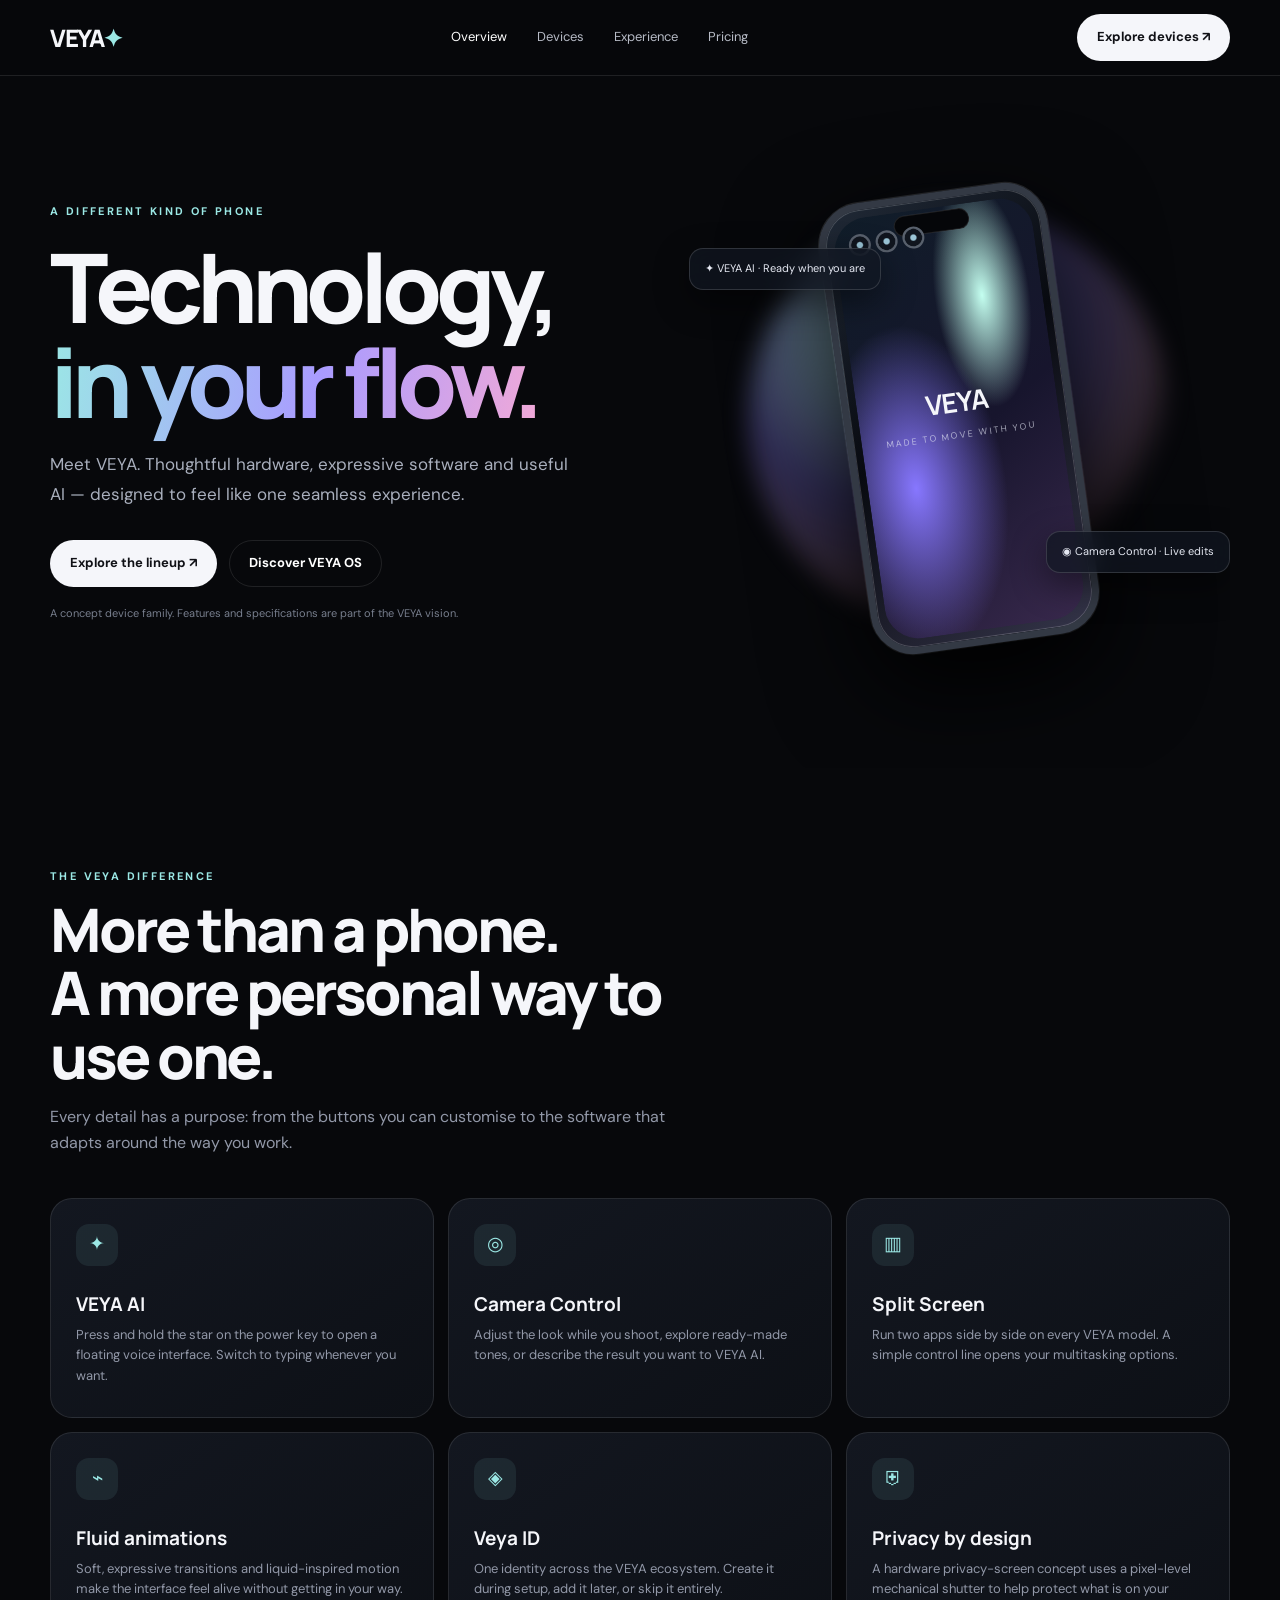
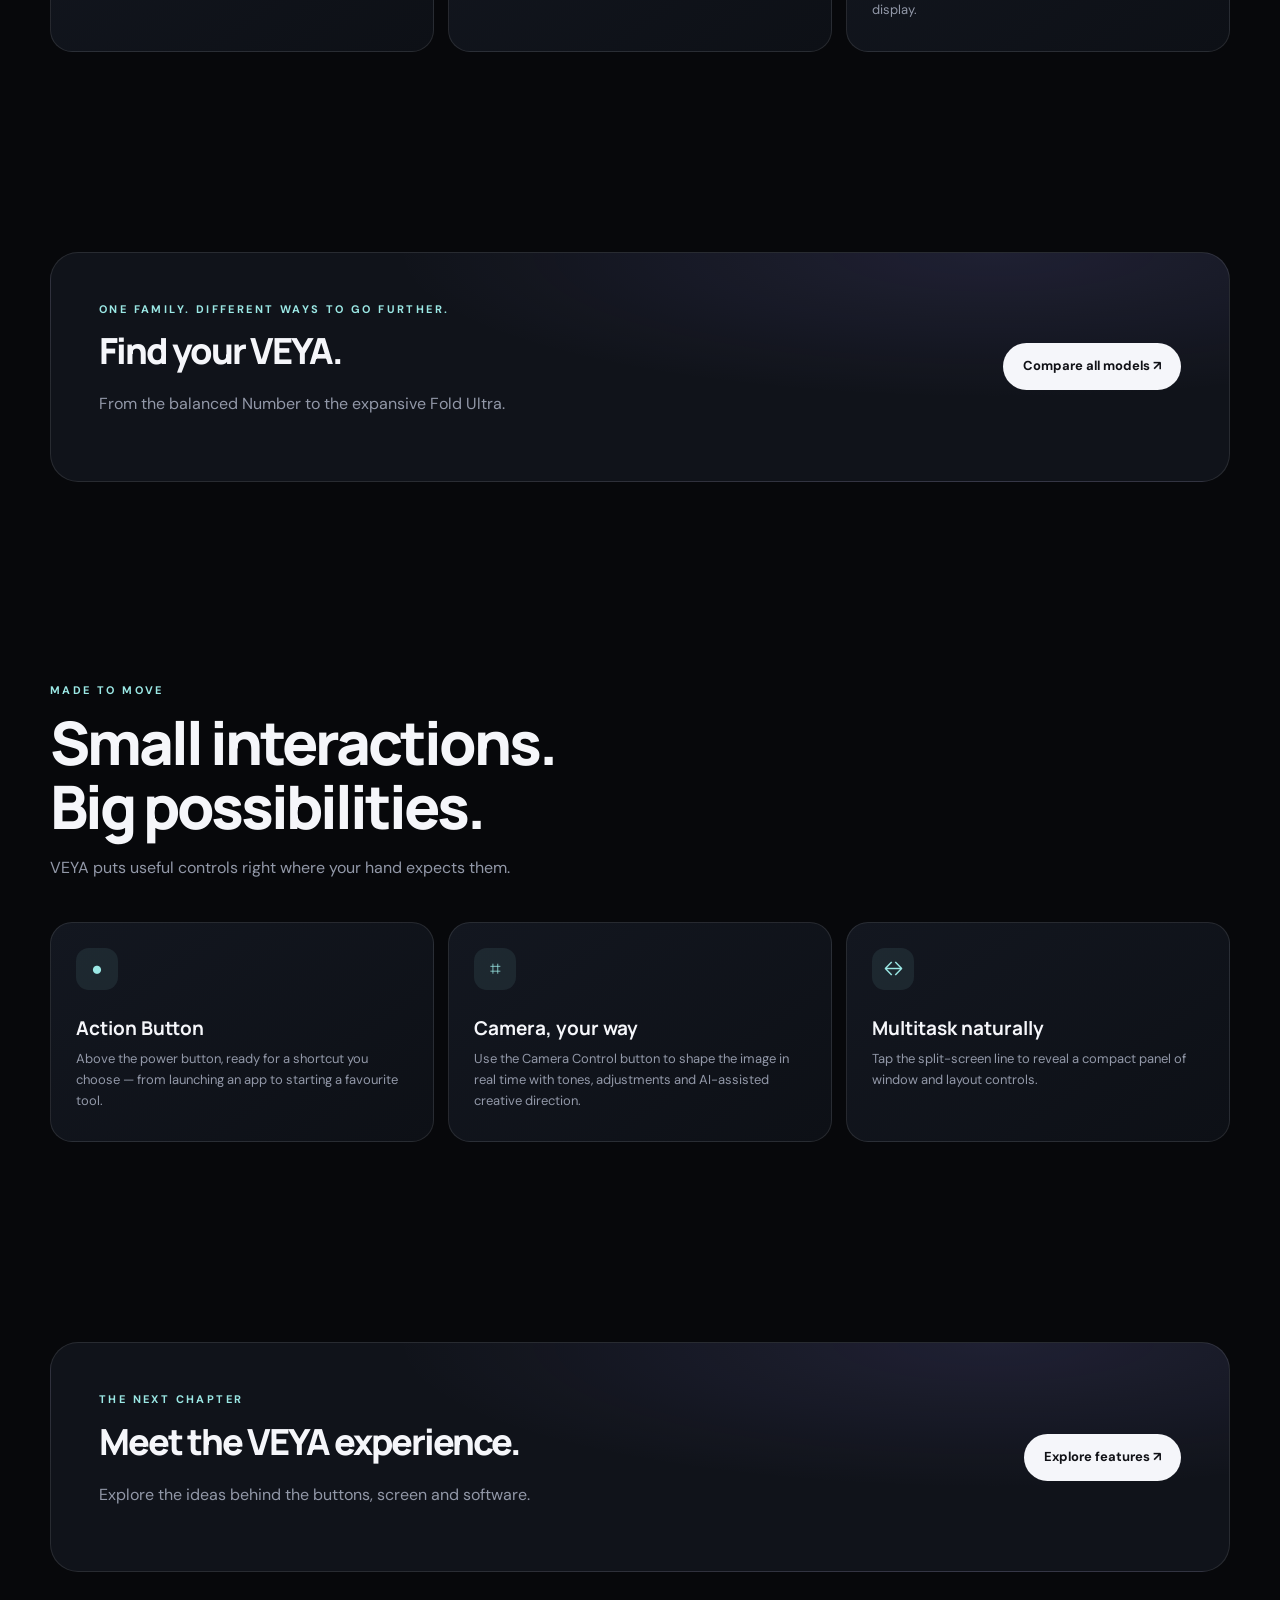
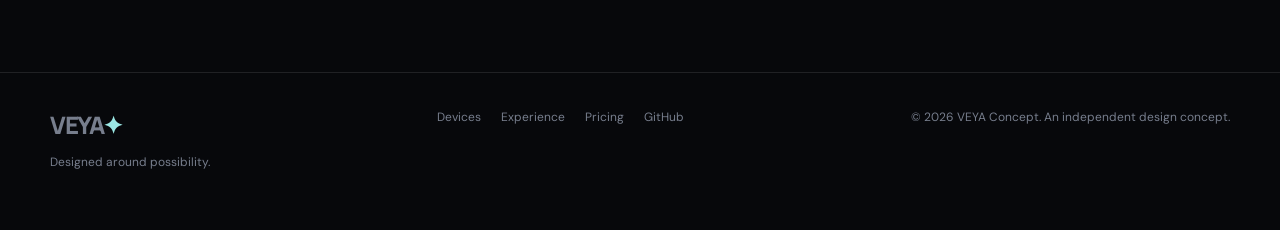
==== index.html @ 0dd8130f "Create VEYA flagship homepage" ====
<!doctype html>
<html lang="en"><head><meta charset="utf-8"><meta name="viewport" content="width=device-width,initial-scale=1"><meta name="theme-color" content="#07080b"><meta name="description" content="Meet VEYA — a new phone experience, shaped around you."><title>VEYA — Beyond the expected</title><link rel="stylesheet" href="styles.css"></head><body>
<header class="nav"><a class="brand" href="index.html">VEYA<span>✦</span></a><button class="menu" aria-label="Open menu">☰</button><nav class="navlinks"><a class="active" href="index.html">Overview</a><a href="models.html">Devices</a><a href="features.html">Experience</a><a href="pricing.html">Pricing</a></nav><a class="nav-cta" href="models.html">Explore devices ↗</a></header>
<main><section class="wrap hero"><div><div class="eyebrow">A different kind of phone</div><h1>Technology,<br><em>in your flow.</em></h1><p class="lead">Meet VEYA. Thoughtful hardware, expressive software and useful AI — designed to feel like one seamless experience.</p><div class="actions"><a class="btn" href="models.html">Explore the lineup ↗</a><a class="btn ghost" href="features.html">Discover VEYA OS</a></div><p class="fine">A concept device family. Features and specifications are part of the VEYA vision.</p></div><div class="visual"><div class="orb"></div><div class="float-tag tag-one">✦ VEYA AI · Ready when you are</div><div class="phone"><div class="phone-camera"><i></i><i></i><i></i></div><div class="screen-copy"><b>VEYA</b><small>MADE TO MOVE WITH YOU</small></div></div><div class="float-tag tag-two">◉ Camera Control · Live edits</div></div></section>
<section class="section"><div class="wrap"><div class="section-head reveal"><div class="eyebrow">The VEYA difference</div><h2>More than a phone.<br>A more personal way to use one.</h2><p>Every detail has a purpose: from the buttons you can customise to the software that adapts around the way you work.</p></div><div class="grid"><article class="card reveal"><div class="iconbox">✦</div><h3>VEYA AI</h3><p>Press and hold the star on the power key to open a floating voice interface. Switch to typing whenever you want.</p></article><article class="card reveal"><div class="iconbox">◎</div><h3>Camera Control</h3><p>Adjust the look while you shoot, explore ready-made tones, or describe the result you want to VEYA AI.</p></article><article class="card reveal"><div class="iconbox">▥</div><h3>Split Screen</h3><p>Run two apps side by side on every VEYA model. A simple control line opens your multitasking options.</p></article><article class="card reveal"><div class="iconbox">⌁</div><h3>Fluid animations</h3><p>Soft, expressive transitions and liquid-inspired motion make the interface feel alive without getting in your way.</p></article><article class="card reveal"><div class="iconbox">◈</div><h3>Veya ID</h3><p>One identity across the VEYA ecosystem. Create it during setup, add it later, or skip it entirely.</p></article><article class="card reveal"><div class="iconbox">⛨</div><h3>Privacy by design</h3><p>A hardware privacy-screen concept uses a pixel-level mechanical shutter to help protect what is on your display.</p></article></div></div></section>
<section class="section"><div class="wrap band reveal"><div><div class="eyebrow">One family. Different ways to go further.</div><h2>Find your VEYA.</h2><p class="muted">From the balanced Number to the expansive Fold Ultra.</p></div><a class="btn" href="models.html">Compare all models ↗</a></div></section>
<section class="section"><div class="wrap"><div class="section-head reveal"><div class="eyebrow">Made to move</div><h2>Small interactions.<br>Big possibilities.</h2><p>VEYA puts useful controls right where your hand expects them.</p></div><div class="grid"><article class="card reveal"><div class="iconbox">●</div><h3>Action Button</h3><p>Above the power button, ready for a shortcut you choose — from launching an app to starting a favourite tool.</p></article><article class="card reveal"><div class="iconbox">⌗</div><h3>Camera, your way</h3><p>Use the Camera Control button to shape the image in real time with tones, adjustments and AI-assisted creative direction.</p></article><article class="card reveal"><div class="iconbox">↔</div><h3>Multitask naturally</h3><p>Tap the split-screen line to reveal a compact panel of window and layout controls.</p></article></div></div></section>
<section class="section"><div class="wrap band reveal"><div><div class="eyebrow">The next chapter</div><h2>Meet the VEYA experience.</h2><p class="muted">Explore the ideas behind the buttons, screen and software.</p></div><a class="btn" href="features.html">Explore features ↗</a></div></section></main>
<footer class="footer"><div class="wrap footer-inner"><div><a class="brand" href="index.html">VEYA<span>✦</span></a><p>Designed around possibility.</p></div><div class="footer-links"><a href="models.html">Devices</a><a href="features.html">Experience</a><a href="pricing.html">Pricing</a><a href="https://github.com/vraxen1/veya">GitHub</a></div><div>© 2026 VEYA Concept. An independent design concept.</div></div></footer><script src="script.js"></script></body></html>
---- styles.css ----
@import url('https://fonts.googleapis.com/css2?family=DM+Sans:wght@400;500;600;700&family=Manrope:wght@400;500;600;700;800&display=swap');
:root{--bg:#07080b;--panel:#101218;--panel2:#151923;--text:#f5f6fa;--muted:#9298a8;--line:rgba(255,255,255,.1);--aqua:#9be8e5;--violet:#a99bff;--pink:#f2a9d7;--max:1180px}
*{box-sizing:border-box}html{scroll-behavior:smooth}body{margin:0;background:var(--bg);color:var(--text);font-family:'DM Sans',sans-serif;line-height:1.6}a{color:inherit;text-decoration:none}button{font:inherit}.wrap{width:min(var(--max),calc(100% - 44px));margin:auto}.nav{height:76px;display:flex;align-items:center;justify-content:space-between;border-bottom:1px solid var(--line);position:sticky;top:0;background:rgba(7,8,11,.78);backdrop-filter:blur(18px);z-index:20;padding:0 max(22px,calc((100vw - var(--max))/2))}.brand{font:800 24px Manrope;letter-spacing:-1.5px}.brand span{color:var(--aqua)}.navlinks{display:flex;gap:30px;align-items:center;color:#b7bbc6;font-size:13px}.navlinks a:hover,.navlinks a.active{color:white}.nav-cta,.btn{display:inline-flex;align-items:center;justify-content:center;padding:12px 19px;border-radius:999px;background:#f5f6fa;color:#101116;font-size:13px;font-weight:700;transition:.25s;border:1px solid transparent}.nav-cta:hover,.btn:hover{transform:translateY(-2px);box-shadow:0 10px 35px #9be8e522}.btn.ghost{background:transparent;color:white;border-color:var(--line)}.btn.small{padding:9px 15px}.menu{display:none;background:none;color:white;border:0;font-size:24px}.eyebrow{font-size:11px;letter-spacing:2.4px;text-transform:uppercase;color:var(--aqua);font-weight:700}.hero{min-height:690px;display:grid;grid-template-columns:1.05fr .95fr;align-items:center;gap:40px;padding:82px 0 90px;overflow:hidden}.hero h1{font:800 clamp(54px,7.5vw,96px)/.98 Manrope;letter-spacing:-6px;margin:20px 0}.hero h1 em{font-style:normal;background:linear-gradient(100deg,var(--aqua),var(--violet) 55%,var(--pink));-webkit-background-clip:text;background-clip:text;color:transparent}.lead{font-size:17px;color:#a9afbd;max-width:520px;line-height:1.8}.actions{display:flex;gap:12px;flex-wrap:wrap;margin-top:30px}.fine{color:#777e8d;font-size:11px;margin-top:18px}.visual{height:520px;position:relative;display:grid;place-items:center}.orb{position:absolute;width:420px;height:420px;border-radius:50%;background:radial-gradient(circle at 35% 30%,#b8fff2aa, #8579ef55 42%,#e8a5d233 64%,transparent 72%);filter:blur(12px);animation:float 8s ease-in-out infinite}.phone{position:relative;width:230px;height:455px;border:7px solid #333944;border-radius:43px;background:linear-gradient(145deg,#202936,#080a10 45%,#343449);box-shadow:0 35px 100px #000,0 0 0 1px #ffffff24,inset 0 0 0 1px #ffffff30;transform:rotate(-8deg);overflow:hidden;animation:phoneFloat 7s ease-in-out infinite}.phone:before{content:'';position:absolute;inset:8px;border-radius:34px;background:radial-gradient(ellipse at 70% 22%,#c4fff0 0,transparent 24%),radial-gradient(ellipse at 24% 65%,#8777ff 0,transparent 42%),linear-gradient(145deg,#101d29,#17152d 55%,#39294d)}.phone:after{content:'';position:absolute;top:12px;left:50%;transform:translateX(-50%);width:74px;height:19px;border-radius:20px;background:#050609;border:1px solid #ffffff1c}.phone .screen-copy{position:absolute;z-index:2;top:42%;left:20px;right:20px;text-align:center}.screen-copy b{font:700 27px Manrope;letter-spacing:-1px}.screen-copy small{display:block;color:#e5e8f4a8;font-size:9px;letter-spacing:2px;margin-top:8px}.phone-camera{position:absolute;z-index:3;top:24px;left:23px;display:flex;gap:5px}.phone-camera i{width:22px;height:22px;border-radius:50%;background:radial-gradient(circle,#9bc5d7 0 20%,#10151e 30% 65%,#48515e 70%);border:2px solid #59616d}.float-tag{position:absolute;z-index:4;padding:11px 15px;border:1px solid #ffffff24;background:#111722bb;backdrop-filter:blur(12px);border-radius:14px;font-size:11px;color:#e5e8f2;box-shadow:0 12px 35px #0007}.tag-one{top:90px;left:0}.tag-two{right:0;bottom:105px}.section{padding:100px 0}.section-head{max-width:660px;margin-bottom:42px}.section h2,.page-hero h1{font:800 clamp(36px,5vw,60px)/1.06 Manrope;letter-spacing:-3px;margin:12px 0 16px}.section-head p,.muted{color:var(--muted)}.grid{display:grid;grid-template-columns:repeat(3,1fr);gap:14px}.card{background:linear-gradient(145deg,#131720,#0d1016);border:1px solid var(--line);border-radius:22px;padding:25px;min-height:220px;transition:.3s}.card:hover{transform:translateY(-5px);border-color:#9be8e54d}.iconbox{width:42px;height:42px;border-radius:13px;display:grid;place-items:center;background:#9be8e516;color:var(--aqua);font-size:19px;margin-bottom:25px}.card h3{font:700 19px Manrope;margin:0 0 8px}.card p{color:var(--muted);font-size:13px;margin:0}.band{border:1px solid var(--line);border-radius:28px;background:radial-gradient(ellipse at 80% 0%,#9b8bff1c,transparent 45%),#10131a;padding:48px;display:flex;align-items:center;justify-content:space-between;gap:30px}.band h2{font:800 36px Manrope;letter-spacing:-2px;margin:8px 0}.page-hero{padding:100px 0 60px;max-width:780px}.page-hero h1{font-size:clamp(48px,7vw,78px)}.page-hero p{font-size:17px;color:var(--muted);max-width:650px}.model-grid{display:grid;grid-template-columns:repeat(3,1fr);gap:16px}.model-card{border:1px solid var(--line);border-radius:24px;padding:24px;background:linear-gradient(160deg,#151a24,#0b0d12);overflow:hidden}.model-art{height:250px;display:grid;place-items:center;position:relative;background:radial-gradient(ellipse,#8c83e52b,transparent 65%);margin:-8px -8px 20px}.mini-phone{width:112px;height:215px;border:4px solid #454b57;border-radius:25px;background:radial-gradient(circle at 60% 30%,#b8fff0,#8278e9 45%,#151627 78%);box-shadow:0 20px 45px #0009;transform:rotate(-8deg);position:relative}.mini-phone:after{content:'';position:absolute;top:6px;left:50%;transform:translateX(-50%);width:36px;height:9px;border-radius:8px;background:#090a0e}.model-card h3{font:700 24px Manrope;margin:0}.model-card .price{color:var(--aqua);font-size:13px;margin:5px 0 15px}.model-card ul,.feature-list{padding-left:18px;color:#aeb4c2;font-size:13px;line-height:2}.pill{display:inline-block;border:1px solid var(--line);border-radius:99px;padding:5px 10px;color:#aeb4c2;font-size:10px;margin:3px}.feature-row{display:grid;grid-template-columns:1fr 1fr;gap:35px;align-items:center;padding:55px 0;border-bottom:1px solid var(--line)}.feature-row:nth-child(even) .feature-demo{order:2}.feature-demo{min-height:280px;border:1px solid var(--line);border-radius:24px;background:radial-gradient(ellipse at 50% 40%,#9be8e51a,transparent 70%),#10131a;display:grid;place-items:center;padding:24px}.feature-copy h2{font:700 32px Manrope;letter-spacing:-1.5px}.feature-copy p{color:var(--muted)}.demo-phone{width:170px;height:245px;border:5px solid #4b5360;border-radius:27px;background:linear-gradient(145deg,#b4fff0,#7770d9 50%,#242039);position:relative;overflow:hidden;box-shadow:0 18px 45px #0009}.demo-phone:after{content:'';position:absolute;top:7px;left:50%;transform:translateX(-50%);width:50px;height:12px;border-radius:9px;background:#08090d}.demo-split{display:flex;gap:4px;padding:22px 9px}.demo-split span{flex:1;border-radius:12px;background:linear-gradient(160deg,#a8f5e3,#7466c6);display:grid;place-items:center;color:#141522;font-size:10px;font-weight:700}.control-demo{width:min(100%,340px);padding:22px;border-radius:22px;background:#1a202b;border:1px solid #ffffff1a}.control-demo h4{margin:0 0 14px;font:700 15px Manrope}.control-demo button{border:1px solid #ffffff24;color:#f6f7fb;background:#ffffff0b;padding:9px 12px;border-radius:12px;margin:4px;font-size:11px;cursor:pointer}.control-demo button.selected{background:#b9f5e9;color:#111}.demo-output{color:#9be8e5;font-size:11px;min-height:20px;margin-top:10px}.price-grid{display:grid;grid-template-columns:repeat(5,1fr);gap:10px}.price-card{padding:22px 17px;border:1px solid var(--line);border-radius:20px;background:#10131a}.price-card.featured{border-color:#9be8e577;background:linear-gradient(160deg,#1a2529,#10131a)}.price-card h3{font:700 18px Manrope;margin:0}.price-card strong{display:block;font:800 27px Manrope;margin:18px 0 3px;letter-spacing:-1px}.price-card small{color:var(--muted);font-size:11px}.price-card p{font-size:12px;color:#aeb4c2;min-height:58px}.price-card .btn{width:100%;padding:10px 8px;font-size:11px}.note{font-size:11px;color:#858c9c;margin-top:18px}.footer{border-top:1px solid var(--line);padding:35px 0 45px;color:#777e8d;font-size:12px}.footer-inner{display:flex;justify-content:space-between;gap:20px;flex-wrap:wrap}.footer-links{display:flex;gap:20px}.footer a:hover{color:white}.reveal{opacity:0;transform:translateY(22px);transition:opacity .7s,transform .7s}.reveal.visible{opacity:1;transform:none}@keyframes float{50%{transform:translate(12px,-18px) scale(1.06)}}@keyframes phoneFloat{50%{transform:translateY(-15px) rotate(-4deg)}}@media(max-width:900px){.hero{grid-template-columns:1fr;padding-top:65px}.visual{height:430px}.grid{grid-template-columns:repeat(2,1fr)}.model-grid{grid-template-columns:repeat(2,1fr)}.price-grid{grid-template-columns:repeat(2,1fr)}.feature-row{gap:20px}.navlinks{gap:16px}}@media(max-width:640px){.wrap{width:min(100% - 32px,var(--max))}.nav{height:66px;padding:0 16px}.menu{display:block}.navlinks{display:none;position:absolute;top:65px;left:0;right:0;padding:22px;background:#0b0d12;flex-direction:column;align-items:flex-start;border-bottom:1px solid var(--line)}.navlinks.open{display:flex}.nav-cta{display:none}.hero{min-height:0;padding:65px 0 30px}.hero h1{letter-spacing:-3.5px}.visual{height:400px}.phone{transform:scale(.86) rotate(-8deg)}.grid,.model-grid,.price-grid{grid-template-columns:1fr}.section{padding:70px 0}.band{padding:28px;display:block}.band .btn{margin-top:18px}.feature-row{grid-template-columns:1fr;padding:40px 0}.feature-row:nth-child(even) .feature-demo{order:0}.page-hero{padding:70px 0 35px}.footer-inner{display:block}.footer-links{margin-top:18px;flex-wrap:wrap}}
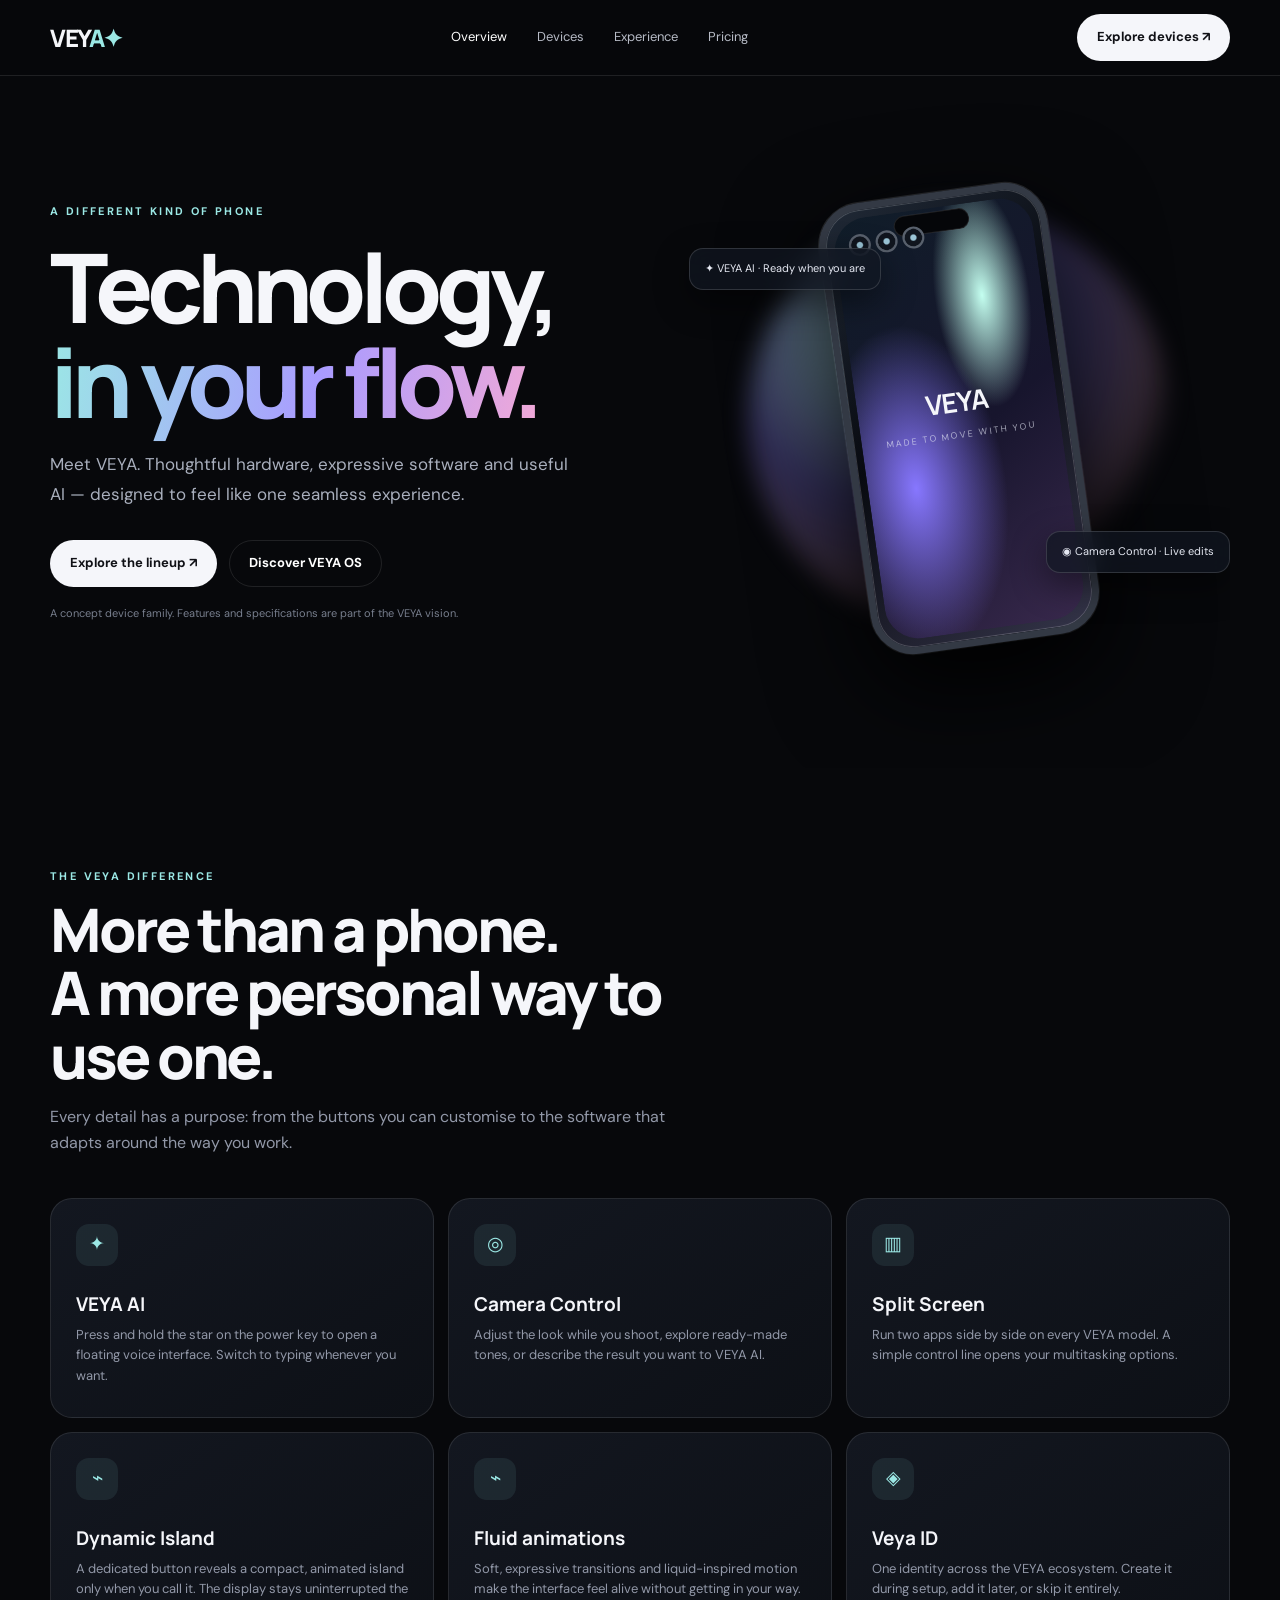
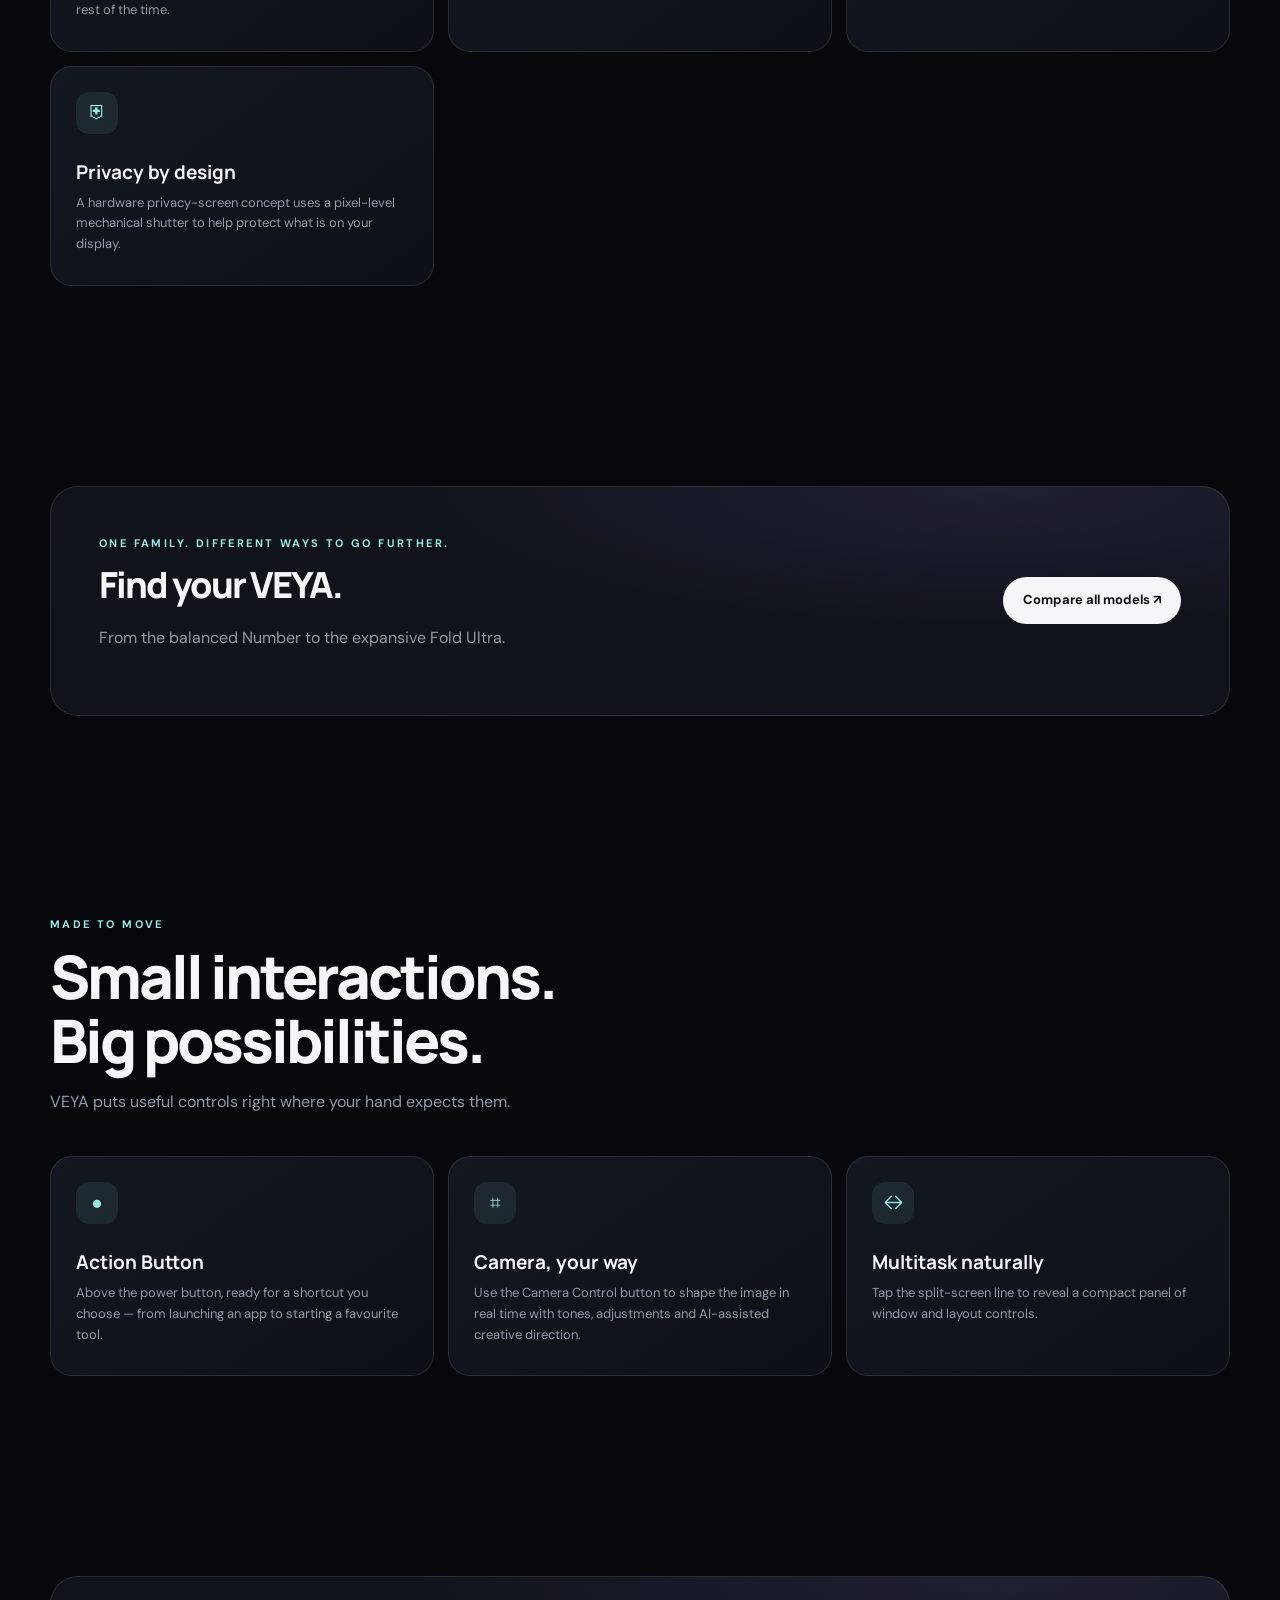
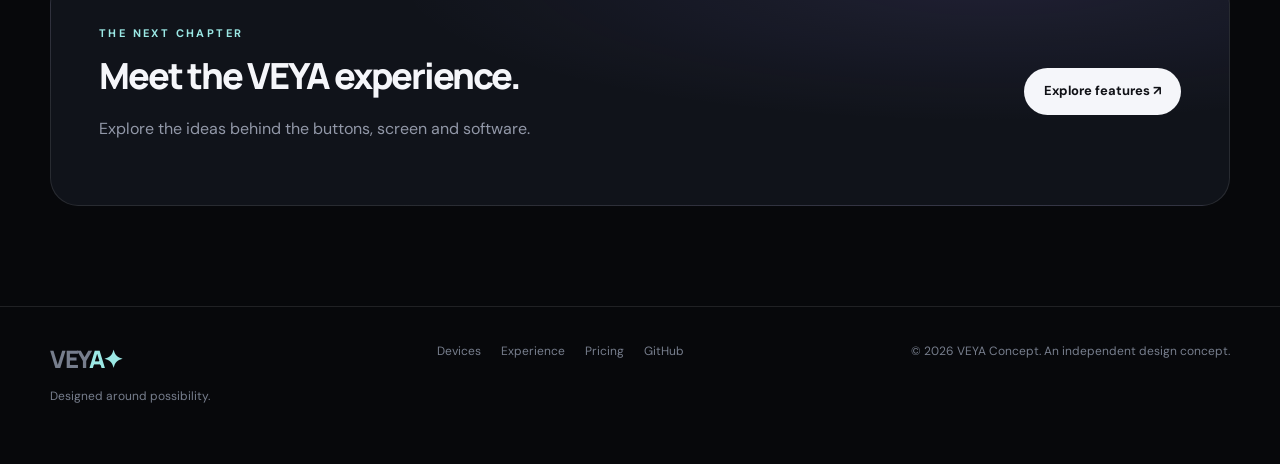
==== commit 4034ad35: "Refine VEYA naming, identity and responsive layout" ====
--- a/index.html
+++ b/index.html
@@ -1,9 +1,9 @@
 <!doctype html>
 <html lang="en"><head><meta charset="utf-8"><meta name="viewport" content="width=device-width,initial-scale=1"><meta name="theme-color" content="#07080b"><meta name="description" content="Meet VEYA — a new phone experience, shaped around you."><title>VEYA — Beyond the expected</title><link rel="stylesheet" href="styles.css"></head><body>
-<header class="nav"><a class="brand" href="index.html">VEYA<span>✦</span></a><button class="menu" aria-label="Open menu">☰</button><nav class="navlinks"><a class="active" href="index.html">Overview</a><a href="models.html">Devices</a><a href="features.html">Experience</a><a href="pricing.html">Pricing</a></nav><a class="nav-cta" href="models.html">Explore devices ↗</a></header>
+<header class="nav"><a class="brand" href="index.html">VEY<span class="logo-a">A<span class="logo-star">✦</span></span></a><button class="menu" aria-label="Open menu">☰</button><nav class="navlinks"><a class="active" href="index.html">Overview</a><a href="models.html">Devices</a><a href="features.html">Experience</a><a href="pricing.html">Pricing</a></nav><a class="nav-cta" href="models.html">Explore devices ↗</a></header>
 <main><section class="wrap hero"><div><div class="eyebrow">A different kind of phone</div><h1>Technology,<br><em>in your flow.</em></h1><p class="lead">Meet VEYA. Thoughtful hardware, expressive software and useful AI — designed to feel like one seamless experience.</p><div class="actions"><a class="btn" href="models.html">Explore the lineup ↗</a><a class="btn ghost" href="features.html">Discover VEYA OS</a></div><p class="fine">A concept device family. Features and specifications are part of the VEYA vision.</p></div><div class="visual"><div class="orb"></div><div class="float-tag tag-one">✦ VEYA AI · Ready when you are</div><div class="phone"><div class="phone-camera"><i></i><i></i><i></i></div><div class="screen-copy"><b>VEYA</b><small>MADE TO MOVE WITH YOU</small></div></div><div class="float-tag tag-two">◉ Camera Control · Live edits</div></div></section>
-<section class="section"><div class="wrap"><div class="section-head reveal"><div class="eyebrow">The VEYA difference</div><h2>More than a phone.<br>A more personal way to use one.</h2><p>Every detail has a purpose: from the buttons you can customise to the software that adapts around the way you work.</p></div><div class="grid"><article class="card reveal"><div class="iconbox">✦</div><h3>VEYA AI</h3><p>Press and hold the star on the power key to open a floating voice interface. Switch to typing whenever you want.</p></article><article class="card reveal"><div class="iconbox">◎</div><h3>Camera Control</h3><p>Adjust the look while you shoot, explore ready-made tones, or describe the result you want to VEYA AI.</p></article><article class="card reveal"><div class="iconbox">▥</div><h3>Split Screen</h3><p>Run two apps side by side on every VEYA model. A simple control line opens your multitasking options.</p></article><article class="card reveal"><div class="iconbox">⌁</div><h3>Fluid animations</h3><p>Soft, expressive transitions and liquid-inspired motion make the interface feel alive without getting in your way.</p></article><article class="card reveal"><div class="iconbox">◈</div><h3>Veya ID</h3><p>One identity across the VEYA ecosystem. Create it during setup, add it later, or skip it entirely.</p></article><article class="card reveal"><div class="iconbox">⛨</div><h3>Privacy by design</h3><p>A hardware privacy-screen concept uses a pixel-level mechanical shutter to help protect what is on your display.</p></article></div></div></section>
+<section class="section"><div class="wrap"><div class="section-head reveal"><div class="eyebrow">The VEYA difference</div><h2>More than a phone.<br>A more personal way to use one.</h2><p>Every detail has a purpose: from the buttons you can customise to the software that adapts around the way you work.</p></div><div class="grid"><article class="card reveal"><div class="iconbox">✦</div><h3>VEYA AI</h3><p>Press and hold the star on the power key to open a floating voice interface. Switch to typing whenever you want.</p></article><article class="card reveal"><div class="iconbox">◎</div><h3>Camera Control</h3><p>Adjust the look while you shoot, explore ready-made tones, or describe the result you want to VEYA AI.</p></article><article class="card reveal"><div class="iconbox">▥</div><h3>Split Screen</h3><p>Run two apps side by side on every VEYA model. A simple control line opens your multitasking options.</p></article><article class="card reveal"><div class="iconbox">⌁</div><h3>Dynamic Island</h3><p>A dedicated button reveals a compact, animated island only when you call it. The display stays uninterrupted the rest of the time.</p></article><article class="card reveal"><div class="iconbox">⌁</div><h3>Fluid animations</h3><p>Soft, expressive transitions and liquid-inspired motion make the interface feel alive without getting in your way.</p></article><article class="card reveal"><div class="iconbox">◈</div><h3>Veya ID</h3><p>One identity across the VEYA ecosystem. Create it during setup, add it later, or skip it entirely.</p></article><article class="card reveal"><div class="iconbox">⛨</div><h3>Privacy by design</h3><p>A hardware privacy-screen concept uses a pixel-level mechanical shutter to help protect what is on your display.</p></article></div></div></section>
 <section class="section"><div class="wrap band reveal"><div><div class="eyebrow">One family. Different ways to go further.</div><h2>Find your VEYA.</h2><p class="muted">From the balanced Number to the expansive Fold Ultra.</p></div><a class="btn" href="models.html">Compare all models ↗</a></div></section>
 <section class="section"><div class="wrap"><div class="section-head reveal"><div class="eyebrow">Made to move</div><h2>Small interactions.<br>Big possibilities.</h2><p>VEYA puts useful controls right where your hand expects them.</p></div><div class="grid"><article class="card reveal"><div class="iconbox">●</div><h3>Action Button</h3><p>Above the power button, ready for a shortcut you choose — from launching an app to starting a favourite tool.</p></article><article class="card reveal"><div class="iconbox">⌗</div><h3>Camera, your way</h3><p>Use the Camera Control button to shape the image in real time with tones, adjustments and AI-assisted creative direction.</p></article><article class="card reveal"><div class="iconbox">↔</div><h3>Multitask naturally</h3><p>Tap the split-screen line to reveal a compact panel of window and layout controls.</p></article></div></div></section>
 <section class="section"><div class="wrap band reveal"><div><div class="eyebrow">The next chapter</div><h2>Meet the VEYA experience.</h2><p class="muted">Explore the ideas behind the buttons, screen and software.</p></div><a class="btn" href="features.html">Explore features ↗</a></div></section></main>
-<footer class="footer"><div class="wrap footer-inner"><div><a class="brand" href="index.html">VEYA<span>✦</span></a><p>Designed around possibility.</p></div><div class="footer-links"><a href="models.html">Devices</a><a href="features.html">Experience</a><a href="pricing.html">Pricing</a><a href="https://github.com/vraxen1/veya">GitHub</a></div><div>© 2026 VEYA Concept. An independent design concept.</div></div></footer><script src="script.js"></script></body></html>+<footer class="footer"><div class="wrap footer-inner"><div><a class="brand" href="index.html">VEY<span class="logo-a">A<span class="logo-star">✦</span></span></a><p>Designed around possibility.</p></div><div class="footer-links"><a href="models.html">Devices</a><a href="features.html">Experience</a><a href="pricing.html">Pricing</a><a href="https://github.com/vraxen1/veya">GitHub</a></div><div>© 2026 VEYA Concept. An independent design concept.</div></div></footer><script src="script.js"></script></body></html>
